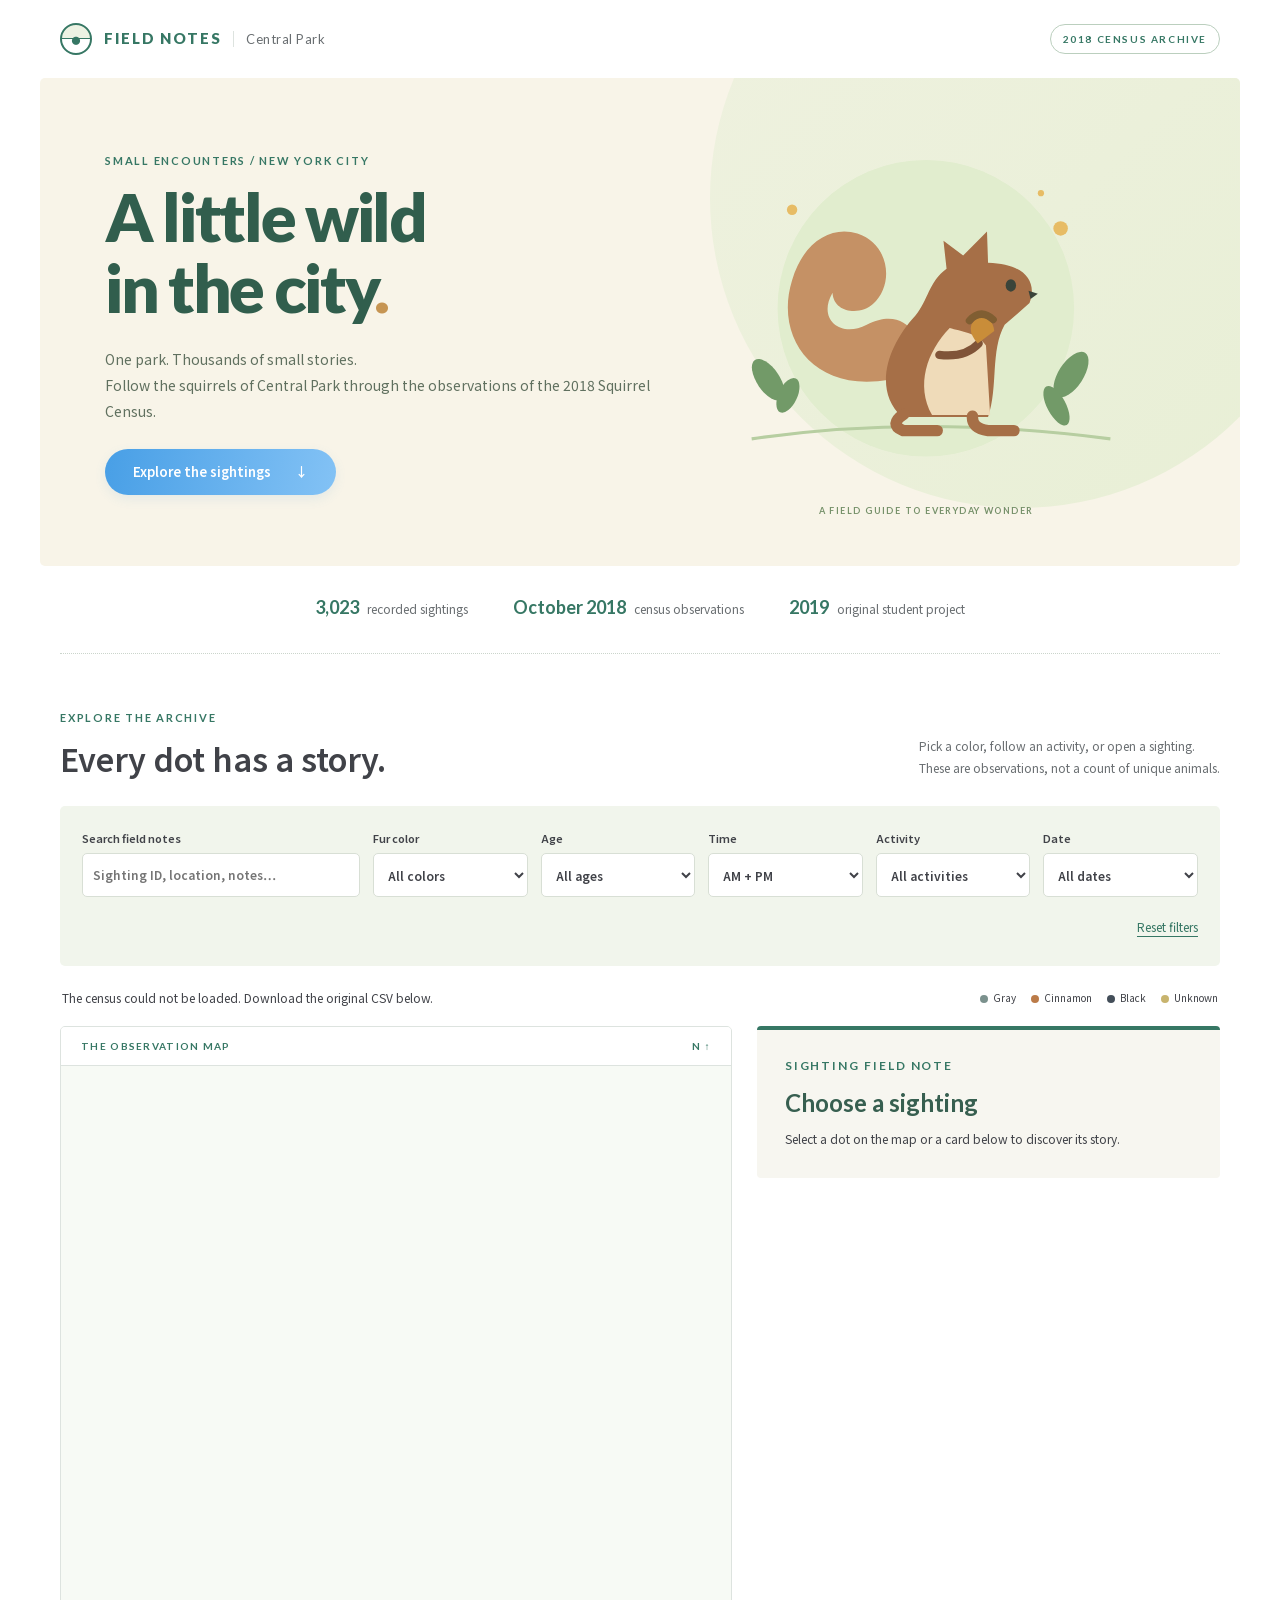
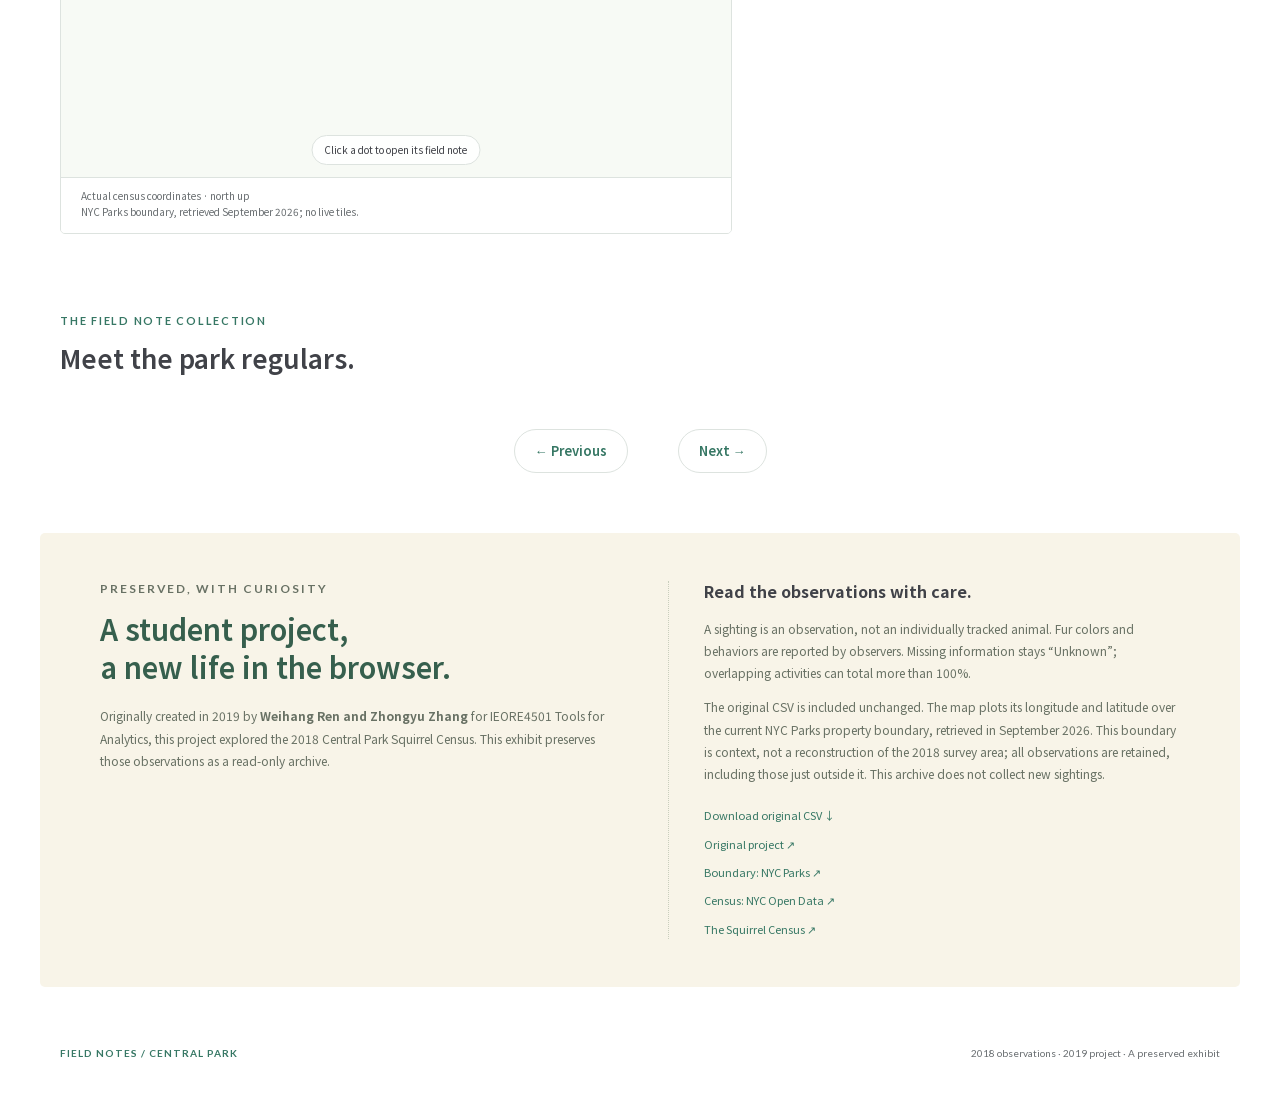
==== exhibit/index.html @ 7e77ba9d "Publish standalone interactive website with automatic Pages builds" ====
<!doctype html>
<html lang="en">
<head>
  <meta charset="utf-8">
  <meta name="viewport" content="width=device-width, initial-scale=1">
  <meta name="description" content="Explore 3,023 observations from the 2018 Central Park Squirrel Census. An interactive, offline archive of a 2019 student project.">
  <meta name="theme-color" content="#367764">
  <title>Central Park Squirrel Field Notes · 2018 archive</title>
  <link rel="stylesheet" href="assets/exhibit.css">
  <script defer src="census-data.js"></script>
  <script defer src="assets/park-boundary.js"></script>
  <script defer src="assets/exhibit.js"></script>
</head>
<body>
<a class="skip-link" href="#explore">Skip to sightings</a>
<header class="masthead"><a class="brand" href="index.html"><span class="brand-mark" aria-hidden="true">●</span> FIELD NOTES <span>Central Park</span></a><span class="archive-label">2018 CENSUS ARCHIVE</span></header>
<main>
  <section class="hero" aria-labelledby="hero-title">
    <div class="hero-copy"><p class="eyebrow">SMALL ENCOUNTERS / NEW YORK CITY</p><h1 id="hero-title">A little wild<br>in the city<span>.</span></h1><p>One park. Thousands of small stories.<br>Follow the squirrels of Central Park through the observations of the 2018 Squirrel Census.</p><a class="button" href="#explore">Explore the sightings <span aria-hidden="true">↓</span></a></div>
    <div class="hero-art" aria-hidden="true"><svg viewBox="0 0 480 360"><circle cx="240" cy="170" r="143" fill="#e1edce"/><path d="M72 296 Q233 272 418 296" fill="none" stroke="#b7cea1" stroke-width="3"/><path d="M230 232 C140 264 92 204 111 143 C122 105 150 90 174 98 C205 108 210 147 189 166 C177 177 151 175 150 155 C135 181 158 199 183 186 C234 160 244 230 230 232Z" fill="#c59165"/><path d="M217 275 C188 248 204 205 230 177 C242 163 243 144 260 132 L257 105 L276 119 L299 96 L300 126 C335 127 348 144 340 165 L316 186 C302 211 310 246 300 275Z" fill="#a66f47"/><path d="M263 189 C273 192 291 194 298 206 L302 273 L246 273 C230 244 241 212 263 189Z" fill="#efdbb9"/><ellipse cx="322" cy="148" rx="5" ry="6" fill="#3a443a"/><path d="M339 153 L348 156 L341 161Z" fill="#3a443a"/><path d="M253 215 Q278 218 291 204" fill="none" stroke="#805438" stroke-width="8" stroke-linecap="round"/><path d="M219 272 Q204 282 218 288 L251 288 M285 274 Q284 286 300 288 L325 288" fill="none" stroke="#a66f47" stroke-width="11" stroke-linecap="round"/><path d="M290 204 Q277 189 289 180 Q304 176 306 192Z" fill="#c98d39"/><path d="M282 182 Q293 170 305 181" fill="none" stroke="#805e32" stroke-width="7" stroke-linecap="round"/><g fill="#729a68"><ellipse cx="88" cy="239" rx="11" ry="23" transform="rotate(-34 88 239)"/><ellipse cx="107" cy="254" rx="9" ry="18" transform="rotate(25 107 254)"/><ellipse cx="380" cy="234" rx="12" ry="25" transform="rotate(33 380 234)"/><ellipse cx="366" cy="264" rx="9" ry="21" transform="rotate(-28 366 264)"/></g><g fill="#e7bc65"><circle cx="370" cy="93" r="7"/><circle cx="111" cy="75" r="5"/><circle cx="351" cy="59" r="3"/></g></svg><span class="art-note">A FIELD GUIDE TO EVERYDAY WONDER</span></div>
  </section>
  <div class="archive-strip"><span><strong>3,023</strong> recorded sightings</span><span><strong>October 2018</strong> census observations</span><span><strong>2019</strong> original student project</span></div>
  <section id="explore" class="explore" aria-labelledby="explore-title">
    <div class="section-heading"><div><p class="eyebrow">EXPLORE THE ARCHIVE</p><h2 id="explore-title">Every dot has a story.</h2></div><p>Pick a color, follow an activity, or open a sighting.<br>These are observations, not a count of unique animals.</p></div>
    <noscript><div class="notice">The interactive map needs JavaScript. You can still <a href="census-original.csv" download>download the complete original census CSV</a> and read about the project below.</div></noscript>
    <form id="filters" class="filters" role="search" aria-label="Filter census sightings">
      <label class="search-field">Search field notes<input id="search" type="search" placeholder="Sighting ID, location, notes…" autocomplete="off"></label>
      <label>Fur color<select id="fur"><option value="">All colors</option><option>Gray</option><option>Cinnamon</option><option>Black</option><option>Unknown</option></select></label>
      <label>Age<select id="age"><option value="">All ages</option><option>Adult</option><option>Juvenile</option><option>Unknown</option></select></label>
      <label>Time<select id="shift"><option value="">AM + PM</option><option>AM</option><option>PM</option></select></label>
      <label>Activity<select id="activity"><option value="">All activities</option><option>Running</option><option>Chasing</option><option>Climbing</option><option>Eating</option><option>Foraging</option><option>Approaches</option><option>Indifferent</option><option>Runs from</option><option>Kuks</option><option>Quaas</option><option>Moans</option><option>Tail flags</option><option>Tail twitches</option></select></label>
      <label>Date<select id="date"><option value="">All dates</option></select></label>
      <button class="reset" type="reset">Reset filters</button>
    </form>
    <div class="result-bar"><p id="result-count" role="status" aria-live="polite">Loading the census…</p><div class="legend" aria-label="Map colors"><span><i class="gray"></i>Gray</span><span><i class="cinnamon"></i>Cinnamon</span><span><i class="black"></i>Black</span><span><i class="unknown"></i>Unknown</span></div></div>
    <div class="explorer-grid">
      <div class="map-panel"><div class="map-heading"><span>THE OBSERVATION MAP</span><span aria-hidden="true">N ↑</span></div><div class="canvas-wrap"><canvas id="map" width="640" height="680" role="img" aria-label="Geographic plot of matching squirrel sightings; the same sightings can be selected with the list below."></canvas><div class="map-hint">Click a dot to open its field note</div></div><p class="map-caption">Actual census coordinates · north up<br>NYC Parks boundary, retrieved September 2026; no live tiles.</p></div>
      <aside id="detail" class="detail-panel" aria-labelledby="detail-heading" tabindex="-1"><p class="eyebrow">SIGHTING FIELD NOTE</p><h3 id="detail-heading">Choose a sighting</h3><p>Select a dot on the map or a card below to discover its story.</p></aside>
    </div>
    <div id="summary" class="summary" aria-label="Statistics for matching sightings"></div>
    <div class="list-heading"><div><p class="eyebrow">THE FIELD NOTE COLLECTION</p><h2>Meet the park regulars.</h2></div><p id="list-range"></p></div>
    <div id="sighting-list" class="sighting-list"></div>
    <p id="empty" class="empty" hidden>No sightings match these filters. Try a broader search or reset the filters.</p>
    <div class="pagination"><button id="previous" class="button secondary" type="button">← Previous</button><span id="page-label"></span><button id="next" class="button secondary" type="button">Next →</button></div>
  </section>
  <section class="about" aria-labelledby="about-heading"><div><p class="eyebrow">PRESERVED, WITH CURIOSITY</p><h2 id="about-heading">A student project,<br>a new life in the browser.</h2><p>Originally created in 2019 by <strong>Weihang Ren and Zhongyu Zhang</strong> for IEORE4501 Tools for Analytics, this project explored the 2018 Central Park Squirrel Census. This exhibit preserves those observations as a read-only archive.</p></div><div class="about-note"><h3>Read the observations with care.</h3><p>A sighting is an observation, not an individually tracked animal. Fur colors and behaviors are reported by observers. Missing information stays “Unknown”; overlapping activities can total more than 100%.</p><p>The original CSV is included unchanged. The map plots its longitude and latitude over the current NYC Parks property boundary, retrieved in September 2026. This boundary is context, not a reconstruction of the 2018 survey area; all observations are retained, including those just outside it. This archive does not collect new sightings.</p><div class="about-links"><a href="census-original.csv" download>Download original CSV ↓</a><a href="https://github.com/type-null/Website-central-park-squirrel-tracker" target="_blank" rel="noopener noreferrer">Original project ↗</a><a href="https://data.cityofnewyork.us/Recreation/Parks-Properties/enfh-gkve" target="_blank" rel="noopener noreferrer">Boundary: NYC Parks ↗</a><a href="https://data.cityofnewyork.us/Environment/2018-Central-Park-Squirrel-Census-Squirrel-Data/vfnx-vebw" target="_blank" rel="noopener noreferrer">Census: NYC Open Data ↗</a><a href="https://www.thesquirrelcensus.com/" target="_blank" rel="noopener noreferrer">The Squirrel Census ↗</a></div></div></section>
</main>
<footer><span>FIELD NOTES / CENTRAL PARK</span><span>2018 observations · 2019 project · A preserved exhibit</span></footer>
</body>
</html>
---- exhibit/assets/exhibit.css ----
@font-face{font-family:Lato;src:url(lato-400-latin.woff2) format('woff2');font-weight:400;font-display:swap}@font-face{font-family:Lato;src:url(lato-700-latin.woff2) format('woff2');font-weight:700;font-display:swap}@font-face{font-family:Lato;src:url(lato-900-latin.woff2) format('woff2');font-weight:900;font-display:swap}@font-face{font-family:'Noto Sans JP';src:url(noto-sans-jp-123.woff2) format('woff2');font-weight:100 900;font-display:swap}
:root{--ink:#404248;--muted:#696e71;--green:#367764;--light:#f1f5ec;--line:#dde3df;--blue:#489fe6;--warm:#f8f4e8;--gray:#7b918d;--cinnamon:#bb7b48;--black:#434e59;--unknown:#c8b46e;font-family:'Noto Sans JP',Arial,sans-serif;color:var(--ink);background:#fff;font-size:15px;line-height:1.85;scroll-behavior:smooth}*{box-sizing:border-box}body{margin:0}a{color:var(--green)}button,input,select{font:inherit}button,a,input,select{-webkit-tap-highlight-color:transparent}button{cursor:pointer}button:disabled{cursor:default;opacity:.4}a,button,input,select{touch-action:manipulation}a:focus-visible,button:focus-visible,input:focus-visible,select:focus-visible,[tabindex]:focus-visible{outline:3px solid #246ba6;outline-offset:4px}h1,h2,h3,p{margin:0}h1,h2,h3{line-height:1.3}h2{font-size:32px;font-weight:600}h3{font-size:22px}.skip-link{position:absolute;left:16px;top:-80px;padding:12px;background:white;z-index:5}.skip-link:focus{top:12px}.masthead,main,footer{max-width:1240px;margin:auto}.masthead{display:flex;align-items:center;justify-content:space-between;gap:16px;padding:23px 40px}.brand{font-family:Lato,sans-serif;font-weight:900;letter-spacing:.11em;display:flex;align-items:center;gap:12px;text-decoration:none;color:var(--green);line-height:1.3}.brand span:last-child{font-weight:400;font-size:13px;letter-spacing:.04em;color:var(--muted);border-left:1px solid var(--line);padding-left:12px}.brand-mark{width:32px;height:32px;border:2px solid var(--green);border-radius:50%;display:grid;place-items:center;font-size:19px;letter-spacing:0;background:linear-gradient(#edf2e3 45%,#367764 45%,#367764 51%,#fff 51%)}.archive-label{font:700 10px Lato,sans-serif;letter-spacing:.16em;color:var(--green);border:1px solid #bbcfbe;border-radius:30px;padding:8px 12px}.hero{margin:0 20px;background:var(--warm);position:relative;display:grid;grid-template-columns:1.15fr 1fr;align-items:center;overflow:hidden;border-radius:5px;padding:54px 65px 50px;min-height:430px}.hero:before{content:"";position:absolute;right:-90px;top:-190px;width:620px;height:620px;border-radius:50%;background:linear-gradient(135deg,#eaf0db,#dfeccb,#e6f0df);background-size:200% 200%;animation:park-light 12s ease-in-out infinite;opacity:.65}.hero-copy,.hero-art{position:relative}.eyebrow{font:700 11px Lato,sans-serif;letter-spacing:.16em;color:var(--green);margin-bottom:14px}.hero h1{font-family:Lato,sans-serif;font-size:clamp(45px,5.2vw,70px);letter-spacing:-.035em;font-weight:900;color:#315e4d;line-height:1.07;margin-bottom:24px}.hero h1 span{color:#c69553}.hero-copy>p:not(.eyebrow){font-size:14px;color:#60705f;margin-bottom:24px}.button{display:inline-flex;align-items:center;justify-content:center;gap:24px;min-height:46px;padding:10px 28px;border:0;border-radius:30px;background:linear-gradient(100deg,#489fe6,#83c2f5);color:white;text-decoration:none;font-size:13px;font-weight:600;box-shadow:0 4px 12px #459ddd1c;transition:transform .2s,box-shadow .2s}.button:hover{transform:translateY(-2px);box-shadow:0 6px 15px #459ddd2e}.hero-art svg{display:block;width:100%;overflow:visible}.art-note{display:block;text-align:center;font:700 9px Lato,sans-serif;letter-spacing:.16em;color:#76916a}.archive-strip{display:flex;justify-content:center;gap:45px;padding:25px 20px 28px;color:var(--muted);font-size:12px;border-bottom:1px dotted #cbd5cc;margin:0 40px}.archive-strip strong{font-family:Lato,sans-serif;font-size:18px;font-weight:700;color:var(--green);padding-right:5px}.explore{padding:57px 40px 60px;scroll-margin-top:15px}.section-heading,.list-heading{display:flex;justify-content:space-between;align-items:flex-end;gap:24px;margin-bottom:27px}.section-heading>p,.list-heading>p{font-size:12px;color:var(--muted);max-width:360px}.filters{display:grid;grid-template-columns:1.8fr repeat(5,1fr);align-items:end;gap:13px;padding:22px;background:var(--light);border-radius:5px}.filters label{display:flex;flex-direction:column;gap:5px;font-size:11px;font-weight:600;min-width:0}.filters input,.filters select{width:100%;min-width:0;min-height:44px;background:white;border:1px solid #d8dfd5;border-radius:5px;padding:9px 10px;color:var(--ink);font-size:12px}.reset{grid-column:1/-1;justify-self:end;border:0;background:transparent;color:var(--green);text-decoration:underline;text-underline-offset:4px;font-size:12px;min-height:34px;padding:3px 0}.result-bar{display:flex;align-items:center;justify-content:space-between;gap:15px;padding:21px 2px 16px;font-size:12px}.result-bar strong{font-family:Lato,sans-serif;font-size:22px;color:var(--green)}.legend{display:flex;flex-wrap:wrap;gap:15px;font-size:10px}.legend span{display:inline-flex;align-items:center;gap:5px}.legend i{width:8px;height:8px;display:inline-block;border-radius:50%}.gray{background:var(--gray)}.cinnamon{background:var(--cinnamon)}.black{background:var(--black)}.unknown{background:var(--unknown)}.explorer-grid{display:grid;grid-template-columns:1.45fr 1fr;gap:25px;align-items:start}.map-panel{border:1px solid var(--line);border-radius:5px;overflow:hidden;background:#f7faf5}.map-heading{display:flex;align-items:center;justify-content:space-between;padding:13px 20px;background:white;border-bottom:1px solid var(--line);font:700 10px Lato,sans-serif;letter-spacing:.13em;color:var(--green)}.canvas-wrap{position:relative}canvas{display:block;width:100%;height:auto;aspect-ratio:640/680;cursor:crosshair}.map-hint{position:absolute;bottom:12px;left:50%;transform:translateX(-50%);text-align:center;font-size:10px;background:#fffE;border:1px solid var(--line);border-radius:25px;padding:5px 12px;pointer-events:none;white-space:nowrap}.map-caption{font-size:10px;padding:10px 20px 13px;line-height:1.6;color:var(--muted);border-top:1px solid var(--line);background:white}.detail-panel{border-top:4px solid var(--green);border-radius:4px;background:#f7f6f0;padding:28px;min-width:0;overflow-wrap:anywhere}.detail-panel h3{font-family:Lato,sans-serif;font-size:24px;color:#375f50;margin-bottom:10px}.detail-panel>.detail-date{font-size:12px;color:var(--muted);margin-bottom:20px}.tags{display:flex;flex-wrap:wrap;gap:7px;margin:16px 0}.tag{font-size:10px;border:1px solid #d6ddcf;background:white;border-radius:30px;padding:3px 10px;display:inline-flex;gap:6px;align-items:center}.tag:before{content:"";height:6px;width:6px;background:var(--green);border-radius:50%}.detail-panel dl{display:grid;grid-template-columns:90px 1fr;gap:9px;font-size:12px;margin:20px 0;padding:19px 0;border-top:1px dotted #cad2c6;border-bottom:1px dotted #cad2c6}.detail-panel dt{color:var(--muted)}.detail-panel dd{margin:0}.detail-panel h4{font-size:11px;letter-spacing:.07em;margin:19px 0 7px;color:var(--green)}.detail-panel p,.detail-panel blockquote{font-size:12px}.detail-panel blockquote{margin:8px 0 0;padding:10px 13px;border-left:3px solid #c9d7ba;background:#fffA;white-space:pre-wrap}.detail-panel .note-label{color:var(--muted);font-size:10px;margin-top:13px}.detail-footer{border-top:1px dotted #cad2c6;margin-top:22px;padding-top:15px;color:var(--muted);font-size:10px!important}.summary{display:grid;grid-template-columns:repeat(4,1fr);gap:15px;margin:25px 0 55px}.stat{padding:17px 20px;background:var(--light);border-radius:4px}.stat:nth-child(2){background:#f7f1e8}.stat:nth-child(3){background:#edf4f7}.stat:nth-child(4){background:#f4f2f7}.stat strong{font:700 26px Lato,sans-serif;color:var(--green);display:block}.stat span{font-size:11px;color:var(--muted)}.list-heading h2{font-size:26px}.sighting-list{display:grid;grid-template-columns:repeat(3,minmax(0,1fr));gap:13px}.sighting-card{display:block;width:100%;min-width:0;text-align:left;border:1px solid var(--line);background:white;border-radius:4px;padding:17px 18px;position:relative;color:var(--ink);transition:background .2s,border-color .2s}.sighting-card:hover,.sighting-card[aria-pressed=true]{background:#f2f6ec;border-color:#7da68b}.card-top{display:flex;align-items:center;gap:8px;font-size:10px;color:var(--muted);margin-bottom:10px}.fur-dot{width:10px;height:10px;border-radius:50%;flex-shrink:0}.sighting-card strong{display:block;font:700 15px Lato,sans-serif;margin-bottom:6px;overflow-wrap:anywhere}.sighting-card small{display:block;font-size:11px;color:var(--muted)}.card-arrow{position:absolute;right:16px;bottom:15px;color:var(--green)}.pagination{display:flex;align-items:center;justify-content:center;gap:25px;margin-top:27px}.pagination span{font-size:11px;color:var(--muted)}.button.secondary{background:white;color:var(--green);border:1px solid var(--line);box-shadow:none;min-height:44px;padding:8px 20px}.empty,.notice{padding:30px;background:var(--warm);text-align:center;border-radius:5px;font-size:13px}.about{margin:0 20px 40px;padding:48px 60px;background:var(--warm);display:grid;grid-template-columns:1fr 1fr;gap:55px;border-radius:5px}.about h2{font-size:29px;color:#365f4d;margin-bottom:20px}.about p{font-size:12px;color:#687164}.about-note{border-left:1px dotted #c9cebd;padding-left:35px}.about-note h3{font-size:16px;margin-bottom:16px}.about-note p+p{margin-top:12px}.about-links{display:flex;flex-direction:column;gap:8px;margin-top:20px}.about-links a{font-size:11px;text-decoration:none}.about-links a:hover{text-decoration:underline}footer{padding:20px 40px 40px;display:flex;justify-content:space-between;gap:16px;font:400 10px Lato,sans-serif;color:var(--muted)}footer span:first-child{color:var(--green);font-weight:700;letter-spacing:.1em}[hidden]{display:none!important}@keyframes park-light{0%,100%{background-position:0 50%}50%{background-position:100% 50%}}
@media(max-width:1000px){.filters{grid-template-columns:repeat(3,minmax(0,1fr))}.hero{padding:40px}.explorer-grid{grid-template-columns:1.15fr 1fr}.detail-panel{padding:22px}.archive-strip{gap:25px}.archive-strip span{display:flex;flex-direction:column;text-align:center}.archive-strip strong{padding:0}.about{padding:40px;gap:30px}.section-heading>p{max-width:270px}}
@media(max-width:660px){:root{font-size:14px}.masthead{padding:17px 20px}.brand{font-size:12px;gap:9px}.brand span:last-child{display:none}.brand-mark{width:27px;height:27px;font-size:16px}.archive-label{font-size:8px;letter-spacing:.08em;padding:7px 9px}.hero{margin:0 12px;padding:30px 25px 22px;grid-template-columns:1fr;min-height:0}.hero h1{font-size:48px;margin-bottom:18px}.hero-copy>p:not(.eyebrow){font-size:12px;margin-bottom:20px}.hero .eyebrow{font-size:9px}.hero-art{width:75%;max-width:290px;margin:10px auto 0}.hero:before{top:240px;right:-120px;width:530px;height:530px}.art-note{font-size:7px}.button{min-height:44px;font-size:12px;padding:10px 23px}.archive-strip{margin:0 20px;padding:20px 0;gap:17px;justify-content:space-between}.archive-strip strong{font-size:15px}.archive-strip span{font-size:9px}.explore{padding:37px 20px 42px}.eyebrow{font-size:9px;margin-bottom:10px}h2{font-size:25px}.section-heading,.list-heading{display:block;margin-bottom:21px}.section-heading>p,.list-heading>p{font-size:11px;margin-top:13px;max-width:none}.filters{padding:15px;grid-template-columns:repeat(2,minmax(0,1fr));gap:13px 10px}.search-field{grid-column:1/-1}.filters input,.filters select{font-size:12px}.reset{grid-column:auto;justify-self:stretch;align-self:end;min-height:44px}.result-bar{display:block;padding:18px 0 14px}.legend{margin-top:8px;gap:13px}.explorer-grid{grid-template-columns:1fr;gap:20px}.map-heading{padding:13px 15px}.detail-panel{padding:22px}.detail-panel h3{font-size:24px}.detail-panel dl{grid-template-columns:85px 1fr}.summary{grid-template-columns:1fr 1fr;gap:10px;margin:20px 0 37px}.stat{padding:15px}.stat strong{font-size:24px}.stat span{font-size:10px}.list-heading h2{font-size:24px}.sighting-list{grid-template-columns:1fr 1fr;gap:10px}.sighting-card{padding:14px 12px}.sighting-card strong{font-size:12px}.sighting-card small{font-size:10px}.card-top{font-size:9px;gap:5px;flex-wrap:wrap}.card-arrow{display:none}.pagination{gap:10px;justify-content:space-between}.pagination .button{padding:8px 15px;font-size:11px}.pagination span{font-size:10px}.about{grid-template-columns:1fr;margin:0 12px 25px;padding:30px 25px;gap:25px}.about h2{font-size:25px}.about-note{border-left:0;border-top:1px dotted #c9cebd;padding:25px 0 0}footer{padding:15px 20px 25px;display:block;font-size:9px}footer span{display:block;margin-bottom:7px}}
@media(max-width:340px){.masthead{padding:14px}.archive-label{font-size:7px}.hero{padding:27px 20px 20px}.hero h1{font-size:41px}.hero-art{width:95%}.explore{padding-left:14px;padding-right:14px}.archive-strip{margin:0 14px;gap:9px}.archive-strip strong{font-size:13px}.archive-strip span{font-size:8px}.filters{padding:12px}.sighting-list{grid-template-columns:1fr}.sighting-card strong{font-size:15px}.map-hint{font-size:8px}.pagination .button{padding:8px 11px}.about{padding:27px 20px}.detail-panel{padding:20px}.brand{font-size:11px}}
@media(prefers-reduced-motion:reduce){:root{scroll-behavior:auto}*,*:before{animation:none!important;transition:none!important}}
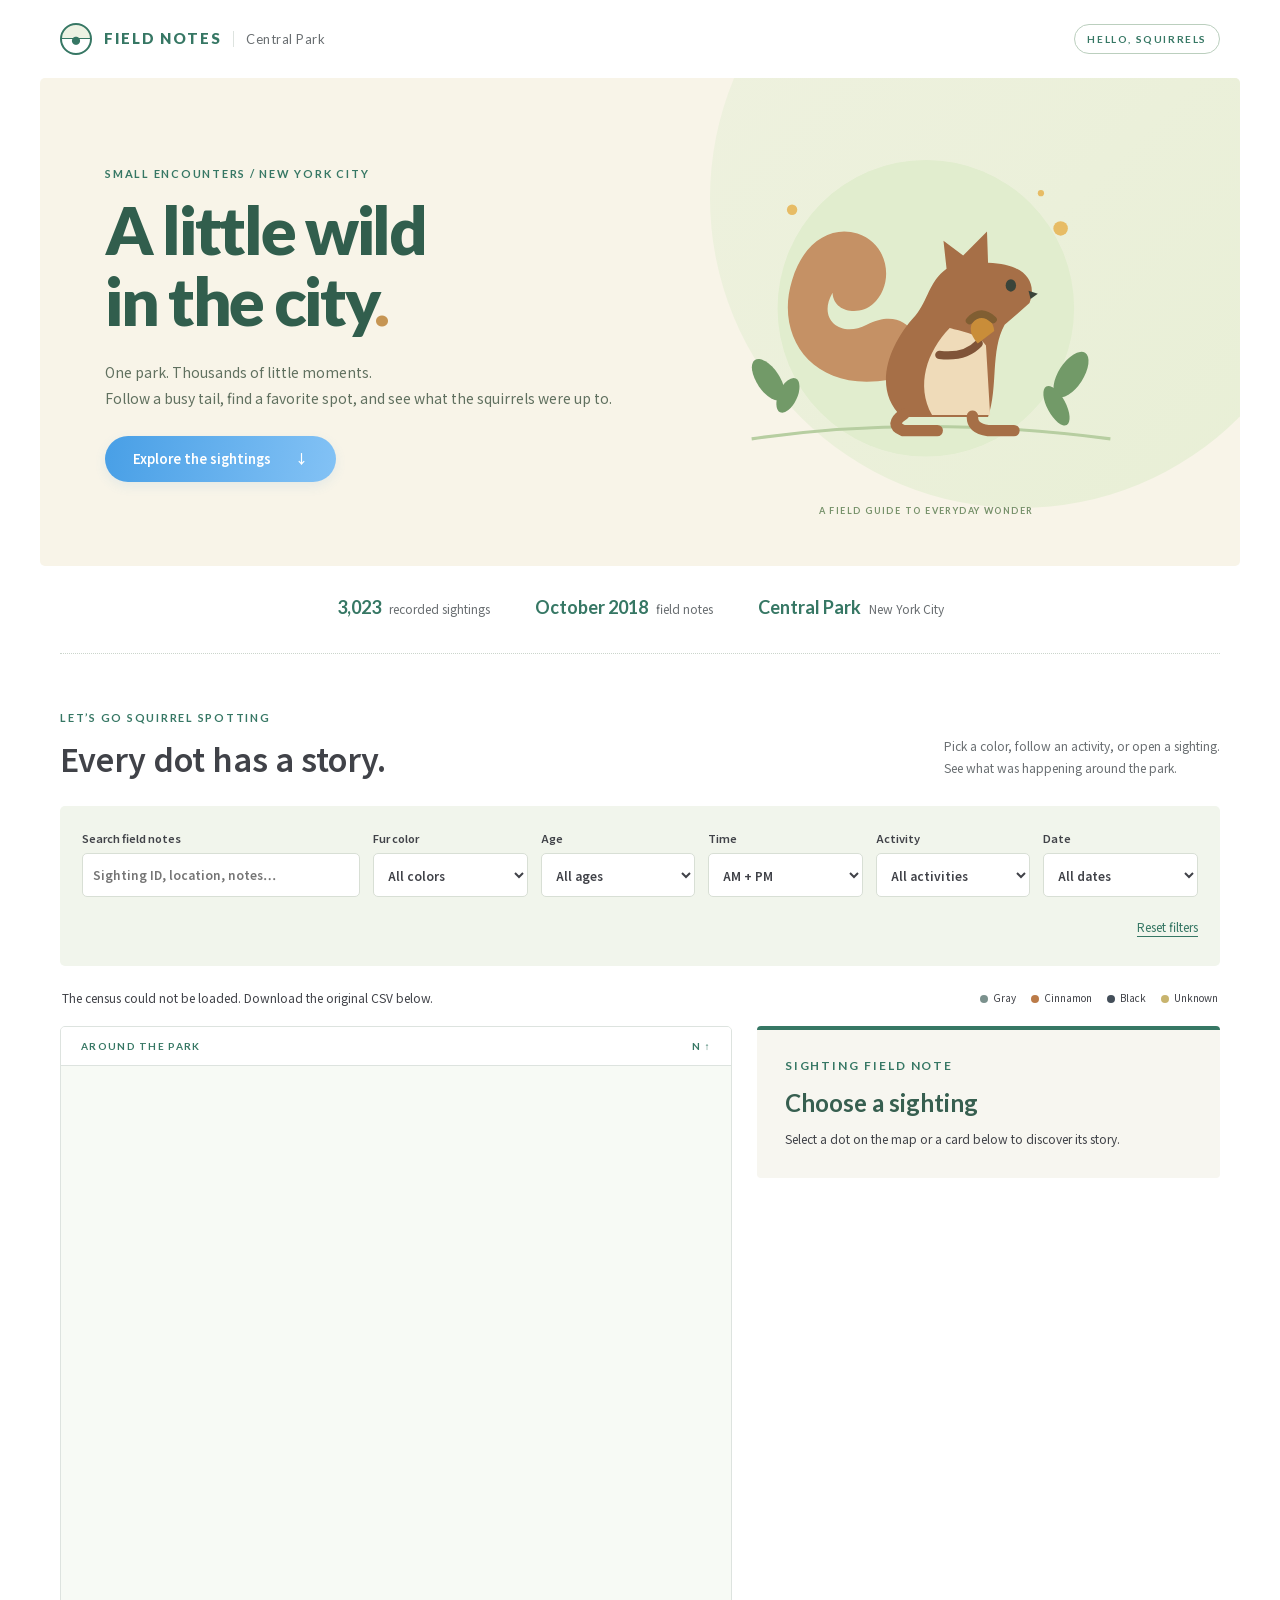
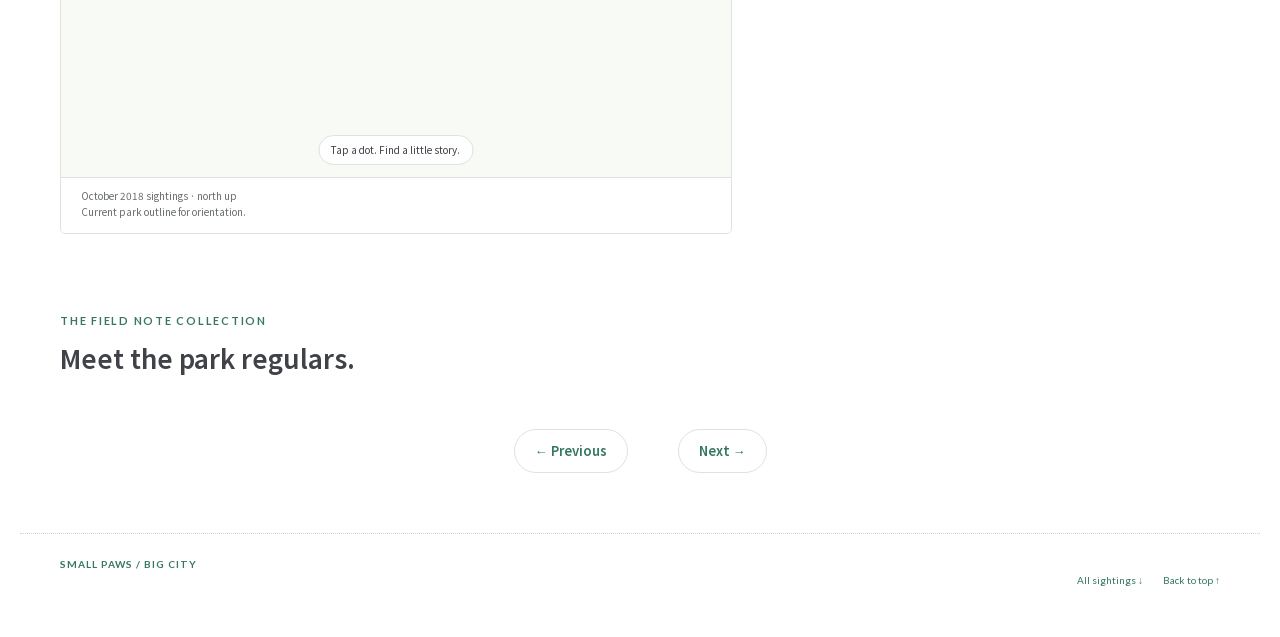
==== commit ffd35e45: "Make the squirrel explorer a playful standalone website" ====
--- a/exhibit/index.html
+++ b/exhibit/index.html
@@ -3,9 +3,9 @@
 <head>
   <meta charset="utf-8">
   <meta name="viewport" content="width=device-width, initial-scale=1">
-  <meta name="description" content="Explore 3,023 observations from the 2018 Central Park Squirrel Census. An interactive, offline archive of a 2019 student project.">
+  <meta name="description" content="A little squirrel spotting in Central Park. Explore 3,023 sightings, follow curious field notes, and find a tiny story on the map.">
   <meta name="theme-color" content="#367764">
-  <title>Central Park Squirrel Field Notes · 2018 archive</title>
+  <title>Central Park Squirrels · Field Notes</title>
   <link rel="stylesheet" href="assets/exhibit.css">
   <script defer src="census-data.js"></script>
   <script defer src="assets/park-boundary.js"></script>
@@ -13,17 +13,17 @@
 </head>
 <body>
 <a class="skip-link" href="#explore">Skip to sightings</a>
-<header class="masthead"><a class="brand" href="index.html"><span class="brand-mark" aria-hidden="true">●</span> FIELD NOTES <span>Central Park</span></a><span class="archive-label">2018 CENSUS ARCHIVE</span></header>
+<header id="top" class="masthead"><a class="brand" href="index.html"><span class="brand-mark" aria-hidden="true">●</span> FIELD NOTES <span>Central Park</span></a><span class="spotting-label">HELLO, SQUIRRELS</span></header>
 <main>
   <section class="hero" aria-labelledby="hero-title">
-    <div class="hero-copy"><p class="eyebrow">SMALL ENCOUNTERS / NEW YORK CITY</p><h1 id="hero-title">A little wild<br>in the city<span>.</span></h1><p>One park. Thousands of small stories.<br>Follow the squirrels of Central Park through the observations of the 2018 Squirrel Census.</p><a class="button" href="#explore">Explore the sightings <span aria-hidden="true">↓</span></a></div>
+    <div class="hero-copy"><p class="eyebrow">SMALL ENCOUNTERS / NEW YORK CITY</p><h1 id="hero-title">A little wild<br>in the city<span>.</span></h1><p>One park. Thousands of little moments.<br>Follow a busy tail, find a favorite spot, and see what the squirrels were up to.</p><a class="button" href="#explore">Explore the sightings <span aria-hidden="true">↓</span></a></div>
     <div class="hero-art" aria-hidden="true"><svg viewBox="0 0 480 360"><circle cx="240" cy="170" r="143" fill="#e1edce"/><path d="M72 296 Q233 272 418 296" fill="none" stroke="#b7cea1" stroke-width="3"/><path d="M230 232 C140 264 92 204 111 143 C122 105 150 90 174 98 C205 108 210 147 189 166 C177 177 151 175 150 155 C135 181 158 199 183 186 C234 160 244 230 230 232Z" fill="#c59165"/><path d="M217 275 C188 248 204 205 230 177 C242 163 243 144 260 132 L257 105 L276 119 L299 96 L300 126 C335 127 348 144 340 165 L316 186 C302 211 310 246 300 275Z" fill="#a66f47"/><path d="M263 189 C273 192 291 194 298 206 L302 273 L246 273 C230 244 241 212 263 189Z" fill="#efdbb9"/><ellipse cx="322" cy="148" rx="5" ry="6" fill="#3a443a"/><path d="M339 153 L348 156 L341 161Z" fill="#3a443a"/><path d="M253 215 Q278 218 291 204" fill="none" stroke="#805438" stroke-width="8" stroke-linecap="round"/><path d="M219 272 Q204 282 218 288 L251 288 M285 274 Q284 286 300 288 L325 288" fill="none" stroke="#a66f47" stroke-width="11" stroke-linecap="round"/><path d="M290 204 Q277 189 289 180 Q304 176 306 192Z" fill="#c98d39"/><path d="M282 182 Q293 170 305 181" fill="none" stroke="#805e32" stroke-width="7" stroke-linecap="round"/><g fill="#729a68"><ellipse cx="88" cy="239" rx="11" ry="23" transform="rotate(-34 88 239)"/><ellipse cx="107" cy="254" rx="9" ry="18" transform="rotate(25 107 254)"/><ellipse cx="380" cy="234" rx="12" ry="25" transform="rotate(33 380 234)"/><ellipse cx="366" cy="264" rx="9" ry="21" transform="rotate(-28 366 264)"/></g><g fill="#e7bc65"><circle cx="370" cy="93" r="7"/><circle cx="111" cy="75" r="5"/><circle cx="351" cy="59" r="3"/></g></svg><span class="art-note">A FIELD GUIDE TO EVERYDAY WONDER</span></div>
   </section>
-  <div class="archive-strip"><span><strong>3,023</strong> recorded sightings</span><span><strong>October 2018</strong> census observations</span><span><strong>2019</strong> original student project</span></div>
+  <div class="sighting-strip"><span><strong>3,023</strong> recorded sightings</span><span><strong>October 2018</strong> field notes</span><span><strong>Central Park</strong> New York City</span></div>
   <section id="explore" class="explore" aria-labelledby="explore-title">
-    <div class="section-heading"><div><p class="eyebrow">EXPLORE THE ARCHIVE</p><h2 id="explore-title">Every dot has a story.</h2></div><p>Pick a color, follow an activity, or open a sighting.<br>These are observations, not a count of unique animals.</p></div>
-    <noscript><div class="notice">The interactive map needs JavaScript. You can still <a href="census-original.csv" download>download the complete original census CSV</a> and read about the project below.</div></noscript>
-    <form id="filters" class="filters" role="search" aria-label="Filter census sightings">
+    <div class="section-heading"><div><p class="eyebrow">LET’S GO SQUIRREL SPOTTING</p><h2 id="explore-title">Every dot has a story.</h2></div><p>Pick a color, follow an activity, or open a sighting.<br>See what was happening around the park.</p></div>
+    <noscript><div class="notice">Turn on JavaScript to explore the map, or <a href="census-original.csv" download>download the sightings</a>.</div></noscript>
+    <form id="filters" class="filters" role="search" aria-label="Filter squirrel sightings">
       <label class="search-field">Search field notes<input id="search" type="search" placeholder="Sighting ID, location, notes…" autocomplete="off"></label>
       <label>Fur color<select id="fur"><option value="">All colors</option><option>Gray</option><option>Cinnamon</option><option>Black</option><option>Unknown</option></select></label>
       <label>Age<select id="age"><option value="">All ages</option><option>Adult</option><option>Juvenile</option><option>Unknown</option></select></label>
@@ -32,9 +32,9 @@
       <label>Date<select id="date"><option value="">All dates</option></select></label>
       <button class="reset" type="reset">Reset filters</button>
     </form>
-    <div class="result-bar"><p id="result-count" role="status" aria-live="polite">Loading the census…</p><div class="legend" aria-label="Map colors"><span><i class="gray"></i>Gray</span><span><i class="cinnamon"></i>Cinnamon</span><span><i class="black"></i>Black</span><span><i class="unknown"></i>Unknown</span></div></div>
+    <div class="result-bar"><p id="result-count" role="status" aria-live="polite">Looking for squirrels…</p><div class="legend" aria-label="Map colors"><span><i class="gray"></i>Gray</span><span><i class="cinnamon"></i>Cinnamon</span><span><i class="black"></i>Black</span><span><i class="unknown"></i>Unknown</span></div></div>
     <div class="explorer-grid">
-      <div class="map-panel"><div class="map-heading"><span>THE OBSERVATION MAP</span><span aria-hidden="true">N ↑</span></div><div class="canvas-wrap"><canvas id="map" width="640" height="680" role="img" aria-label="Geographic plot of matching squirrel sightings; the same sightings can be selected with the list below."></canvas><div class="map-hint">Click a dot to open its field note</div></div><p class="map-caption">Actual census coordinates · north up<br>NYC Parks boundary, retrieved September 2026; no live tiles.</p></div>
+      <div class="map-panel"><div class="map-heading"><span>AROUND THE PARK</span><span aria-hidden="true">N ↑</span></div><div class="canvas-wrap"><canvas id="map" width="640" height="680" role="img" aria-label="Geographic plot of matching squirrel sightings; the same sightings can be selected with the list below."></canvas><div class="map-hint">Tap a dot. Find a little story.</div></div><p class="map-caption">October 2018 sightings · north up<br>Current park outline for orientation.</p></div>
       <aside id="detail" class="detail-panel" aria-labelledby="detail-heading" tabindex="-1"><p class="eyebrow">SIGHTING FIELD NOTE</p><h3 id="detail-heading">Choose a sighting</h3><p>Select a dot on the map or a card below to discover its story.</p></aside>
     </div>
     <div id="summary" class="summary" aria-label="Statistics for matching sightings"></div>
@@ -43,8 +43,7 @@
     <p id="empty" class="empty" hidden>No sightings match these filters. Try a broader search or reset the filters.</p>
     <div class="pagination"><button id="previous" class="button secondary" type="button">← Previous</button><span id="page-label"></span><button id="next" class="button secondary" type="button">Next →</button></div>
   </section>
-  <section class="about" aria-labelledby="about-heading"><div><p class="eyebrow">PRESERVED, WITH CURIOSITY</p><h2 id="about-heading">A student project,<br>a new life in the browser.</h2><p>Originally created in 2019 by <strong>Weihang Ren and Zhongyu Zhang</strong> for IEORE4501 Tools for Analytics, this project explored the 2018 Central Park Squirrel Census. This exhibit preserves those observations as a read-only archive.</p></div><div class="about-note"><h3>Read the observations with care.</h3><p>A sighting is an observation, not an individually tracked animal. Fur colors and behaviors are reported by observers. Missing information stays “Unknown”; overlapping activities can total more than 100%.</p><p>The original CSV is included unchanged. The map plots its longitude and latitude over the current NYC Parks property boundary, retrieved in September 2026. This boundary is context, not a reconstruction of the 2018 survey area; all observations are retained, including those just outside it. This archive does not collect new sightings.</p><div class="about-links"><a href="census-original.csv" download>Download original CSV ↓</a><a href="https://github.com/type-null/Website-central-park-squirrel-tracker" target="_blank" rel="noopener noreferrer">Original project ↗</a><a href="https://data.cityofnewyork.us/Recreation/Parks-Properties/enfh-gkve" target="_blank" rel="noopener noreferrer">Boundary: NYC Parks ↗</a><a href="https://data.cityofnewyork.us/Environment/2018-Central-Park-Squirrel-Census-Squirrel-Data/vfnx-vebw" target="_blank" rel="noopener noreferrer">Census: NYC Open Data ↗</a><a href="https://www.thesquirrelcensus.com/" target="_blank" rel="noopener noreferrer">The Squirrel Census ↗</a></div></div></section>
 </main>
-<footer><span>FIELD NOTES / CENTRAL PARK</span><span>2018 observations · 2019 project · A preserved exhibit</span></footer>
+<footer><span>SMALL PAWS / BIG CITY</span><div class="footer-links"><a href="census-original.csv" download>All sightings ↓</a><a href="#top">Back to top ↑</a></div></footer>
 </body>
 </html>
--- a/exhibit/assets/exhibit.css
+++ b/exhibit/assets/exhibit.css
@@ -1,6 +1,6 @@
 @font-face{font-family:Lato;src:url(lato-400-latin.woff2) format('woff2');font-weight:400;font-display:swap}@font-face{font-family:Lato;src:url(lato-700-latin.woff2) format('woff2');font-weight:700;font-display:swap}@font-face{font-family:Lato;src:url(lato-900-latin.woff2) format('woff2');font-weight:900;font-display:swap}@font-face{font-family:'Noto Sans JP';src:url(noto-sans-jp-123.woff2) format('woff2');font-weight:100 900;font-display:swap}
-:root{--ink:#404248;--muted:#696e71;--green:#367764;--light:#f1f5ec;--line:#dde3df;--blue:#489fe6;--warm:#f8f4e8;--gray:#7b918d;--cinnamon:#bb7b48;--black:#434e59;--unknown:#c8b46e;font-family:'Noto Sans JP',Arial,sans-serif;color:var(--ink);background:#fff;font-size:15px;line-height:1.85;scroll-behavior:smooth}*{box-sizing:border-box}body{margin:0}a{color:var(--green)}button,input,select{font:inherit}button,a,input,select{-webkit-tap-highlight-color:transparent}button{cursor:pointer}button:disabled{cursor:default;opacity:.4}a,button,input,select{touch-action:manipulation}a:focus-visible,button:focus-visible,input:focus-visible,select:focus-visible,[tabindex]:focus-visible{outline:3px solid #246ba6;outline-offset:4px}h1,h2,h3,p{margin:0}h1,h2,h3{line-height:1.3}h2{font-size:32px;font-weight:600}h3{font-size:22px}.skip-link{position:absolute;left:16px;top:-80px;padding:12px;background:white;z-index:5}.skip-link:focus{top:12px}.masthead,main,footer{max-width:1240px;margin:auto}.masthead{display:flex;align-items:center;justify-content:space-between;gap:16px;padding:23px 40px}.brand{font-family:Lato,sans-serif;font-weight:900;letter-spacing:.11em;display:flex;align-items:center;gap:12px;text-decoration:none;color:var(--green);line-height:1.3}.brand span:last-child{font-weight:400;font-size:13px;letter-spacing:.04em;color:var(--muted);border-left:1px solid var(--line);padding-left:12px}.brand-mark{width:32px;height:32px;border:2px solid var(--green);border-radius:50%;display:grid;place-items:center;font-size:19px;letter-spacing:0;background:linear-gradient(#edf2e3 45%,#367764 45%,#367764 51%,#fff 51%)}.archive-label{font:700 10px Lato,sans-serif;letter-spacing:.16em;color:var(--green);border:1px solid #bbcfbe;border-radius:30px;padding:8px 12px}.hero{margin:0 20px;background:var(--warm);position:relative;display:grid;grid-template-columns:1.15fr 1fr;align-items:center;overflow:hidden;border-radius:5px;padding:54px 65px 50px;min-height:430px}.hero:before{content:"";position:absolute;right:-90px;top:-190px;width:620px;height:620px;border-radius:50%;background:linear-gradient(135deg,#eaf0db,#dfeccb,#e6f0df);background-size:200% 200%;animation:park-light 12s ease-in-out infinite;opacity:.65}.hero-copy,.hero-art{position:relative}.eyebrow{font:700 11px Lato,sans-serif;letter-spacing:.16em;color:var(--green);margin-bottom:14px}.hero h1{font-family:Lato,sans-serif;font-size:clamp(45px,5.2vw,70px);letter-spacing:-.035em;font-weight:900;color:#315e4d;line-height:1.07;margin-bottom:24px}.hero h1 span{color:#c69553}.hero-copy>p:not(.eyebrow){font-size:14px;color:#60705f;margin-bottom:24px}.button{display:inline-flex;align-items:center;justify-content:center;gap:24px;min-height:46px;padding:10px 28px;border:0;border-radius:30px;background:linear-gradient(100deg,#489fe6,#83c2f5);color:white;text-decoration:none;font-size:13px;font-weight:600;box-shadow:0 4px 12px #459ddd1c;transition:transform .2s,box-shadow .2s}.button:hover{transform:translateY(-2px);box-shadow:0 6px 15px #459ddd2e}.hero-art svg{display:block;width:100%;overflow:visible}.art-note{display:block;text-align:center;font:700 9px Lato,sans-serif;letter-spacing:.16em;color:#76916a}.archive-strip{display:flex;justify-content:center;gap:45px;padding:25px 20px 28px;color:var(--muted);font-size:12px;border-bottom:1px dotted #cbd5cc;margin:0 40px}.archive-strip strong{font-family:Lato,sans-serif;font-size:18px;font-weight:700;color:var(--green);padding-right:5px}.explore{padding:57px 40px 60px;scroll-margin-top:15px}.section-heading,.list-heading{display:flex;justify-content:space-between;align-items:flex-end;gap:24px;margin-bottom:27px}.section-heading>p,.list-heading>p{font-size:12px;color:var(--muted);max-width:360px}.filters{display:grid;grid-template-columns:1.8fr repeat(5,1fr);align-items:end;gap:13px;padding:22px;background:var(--light);border-radius:5px}.filters label{display:flex;flex-direction:column;gap:5px;font-size:11px;font-weight:600;min-width:0}.filters input,.filters select{width:100%;min-width:0;min-height:44px;background:white;border:1px solid #d8dfd5;border-radius:5px;padding:9px 10px;color:var(--ink);font-size:12px}.reset{grid-column:1/-1;justify-self:end;border:0;background:transparent;color:var(--green);text-decoration:underline;text-underline-offset:4px;font-size:12px;min-height:34px;padding:3px 0}.result-bar{display:flex;align-items:center;justify-content:space-between;gap:15px;padding:21px 2px 16px;font-size:12px}.result-bar strong{font-family:Lato,sans-serif;font-size:22px;color:var(--green)}.legend{display:flex;flex-wrap:wrap;gap:15px;font-size:10px}.legend span{display:inline-flex;align-items:center;gap:5px}.legend i{width:8px;height:8px;display:inline-block;border-radius:50%}.gray{background:var(--gray)}.cinnamon{background:var(--cinnamon)}.black{background:var(--black)}.unknown{background:var(--unknown)}.explorer-grid{display:grid;grid-template-columns:1.45fr 1fr;gap:25px;align-items:start}.map-panel{border:1px solid var(--line);border-radius:5px;overflow:hidden;background:#f7faf5}.map-heading{display:flex;align-items:center;justify-content:space-between;padding:13px 20px;background:white;border-bottom:1px solid var(--line);font:700 10px Lato,sans-serif;letter-spacing:.13em;color:var(--green)}.canvas-wrap{position:relative}canvas{display:block;width:100%;height:auto;aspect-ratio:640/680;cursor:crosshair}.map-hint{position:absolute;bottom:12px;left:50%;transform:translateX(-50%);text-align:center;font-size:10px;background:#fffE;border:1px solid var(--line);border-radius:25px;padding:5px 12px;pointer-events:none;white-space:nowrap}.map-caption{font-size:10px;padding:10px 20px 13px;line-height:1.6;color:var(--muted);border-top:1px solid var(--line);background:white}.detail-panel{border-top:4px solid var(--green);border-radius:4px;background:#f7f6f0;padding:28px;min-width:0;overflow-wrap:anywhere}.detail-panel h3{font-family:Lato,sans-serif;font-size:24px;color:#375f50;margin-bottom:10px}.detail-panel>.detail-date{font-size:12px;color:var(--muted);margin-bottom:20px}.tags{display:flex;flex-wrap:wrap;gap:7px;margin:16px 0}.tag{font-size:10px;border:1px solid #d6ddcf;background:white;border-radius:30px;padding:3px 10px;display:inline-flex;gap:6px;align-items:center}.tag:before{content:"";height:6px;width:6px;background:var(--green);border-radius:50%}.detail-panel dl{display:grid;grid-template-columns:90px 1fr;gap:9px;font-size:12px;margin:20px 0;padding:19px 0;border-top:1px dotted #cad2c6;border-bottom:1px dotted #cad2c6}.detail-panel dt{color:var(--muted)}.detail-panel dd{margin:0}.detail-panel h4{font-size:11px;letter-spacing:.07em;margin:19px 0 7px;color:var(--green)}.detail-panel p,.detail-panel blockquote{font-size:12px}.detail-panel blockquote{margin:8px 0 0;padding:10px 13px;border-left:3px solid #c9d7ba;background:#fffA;white-space:pre-wrap}.detail-panel .note-label{color:var(--muted);font-size:10px;margin-top:13px}.detail-footer{border-top:1px dotted #cad2c6;margin-top:22px;padding-top:15px;color:var(--muted);font-size:10px!important}.summary{display:grid;grid-template-columns:repeat(4,1fr);gap:15px;margin:25px 0 55px}.stat{padding:17px 20px;background:var(--light);border-radius:4px}.stat:nth-child(2){background:#f7f1e8}.stat:nth-child(3){background:#edf4f7}.stat:nth-child(4){background:#f4f2f7}.stat strong{font:700 26px Lato,sans-serif;color:var(--green);display:block}.stat span{font-size:11px;color:var(--muted)}.list-heading h2{font-size:26px}.sighting-list{display:grid;grid-template-columns:repeat(3,minmax(0,1fr));gap:13px}.sighting-card{display:block;width:100%;min-width:0;text-align:left;border:1px solid var(--line);background:white;border-radius:4px;padding:17px 18px;position:relative;color:var(--ink);transition:background .2s,border-color .2s}.sighting-card:hover,.sighting-card[aria-pressed=true]{background:#f2f6ec;border-color:#7da68b}.card-top{display:flex;align-items:center;gap:8px;font-size:10px;color:var(--muted);margin-bottom:10px}.fur-dot{width:10px;height:10px;border-radius:50%;flex-shrink:0}.sighting-card strong{display:block;font:700 15px Lato,sans-serif;margin-bottom:6px;overflow-wrap:anywhere}.sighting-card small{display:block;font-size:11px;color:var(--muted)}.card-arrow{position:absolute;right:16px;bottom:15px;color:var(--green)}.pagination{display:flex;align-items:center;justify-content:center;gap:25px;margin-top:27px}.pagination span{font-size:11px;color:var(--muted)}.button.secondary{background:white;color:var(--green);border:1px solid var(--line);box-shadow:none;min-height:44px;padding:8px 20px}.empty,.notice{padding:30px;background:var(--warm);text-align:center;border-radius:5px;font-size:13px}.about{margin:0 20px 40px;padding:48px 60px;background:var(--warm);display:grid;grid-template-columns:1fr 1fr;gap:55px;border-radius:5px}.about h2{font-size:29px;color:#365f4d;margin-bottom:20px}.about p{font-size:12px;color:#687164}.about-note{border-left:1px dotted #c9cebd;padding-left:35px}.about-note h3{font-size:16px;margin-bottom:16px}.about-note p+p{margin-top:12px}.about-links{display:flex;flex-direction:column;gap:8px;margin-top:20px}.about-links a{font-size:11px;text-decoration:none}.about-links a:hover{text-decoration:underline}footer{padding:20px 40px 40px;display:flex;justify-content:space-between;gap:16px;font:400 10px Lato,sans-serif;color:var(--muted)}footer span:first-child{color:var(--green);font-weight:700;letter-spacing:.1em}[hidden]{display:none!important}@keyframes park-light{0%,100%{background-position:0 50%}50%{background-position:100% 50%}}
-@media(max-width:1000px){.filters{grid-template-columns:repeat(3,minmax(0,1fr))}.hero{padding:40px}.explorer-grid{grid-template-columns:1.15fr 1fr}.detail-panel{padding:22px}.archive-strip{gap:25px}.archive-strip span{display:flex;flex-direction:column;text-align:center}.archive-strip strong{padding:0}.about{padding:40px;gap:30px}.section-heading>p{max-width:270px}}
-@media(max-width:660px){:root{font-size:14px}.masthead{padding:17px 20px}.brand{font-size:12px;gap:9px}.brand span:last-child{display:none}.brand-mark{width:27px;height:27px;font-size:16px}.archive-label{font-size:8px;letter-spacing:.08em;padding:7px 9px}.hero{margin:0 12px;padding:30px 25px 22px;grid-template-columns:1fr;min-height:0}.hero h1{font-size:48px;margin-bottom:18px}.hero-copy>p:not(.eyebrow){font-size:12px;margin-bottom:20px}.hero .eyebrow{font-size:9px}.hero-art{width:75%;max-width:290px;margin:10px auto 0}.hero:before{top:240px;right:-120px;width:530px;height:530px}.art-note{font-size:7px}.button{min-height:44px;font-size:12px;padding:10px 23px}.archive-strip{margin:0 20px;padding:20px 0;gap:17px;justify-content:space-between}.archive-strip strong{font-size:15px}.archive-strip span{font-size:9px}.explore{padding:37px 20px 42px}.eyebrow{font-size:9px;margin-bottom:10px}h2{font-size:25px}.section-heading,.list-heading{display:block;margin-bottom:21px}.section-heading>p,.list-heading>p{font-size:11px;margin-top:13px;max-width:none}.filters{padding:15px;grid-template-columns:repeat(2,minmax(0,1fr));gap:13px 10px}.search-field{grid-column:1/-1}.filters input,.filters select{font-size:12px}.reset{grid-column:auto;justify-self:stretch;align-self:end;min-height:44px}.result-bar{display:block;padding:18px 0 14px}.legend{margin-top:8px;gap:13px}.explorer-grid{grid-template-columns:1fr;gap:20px}.map-heading{padding:13px 15px}.detail-panel{padding:22px}.detail-panel h3{font-size:24px}.detail-panel dl{grid-template-columns:85px 1fr}.summary{grid-template-columns:1fr 1fr;gap:10px;margin:20px 0 37px}.stat{padding:15px}.stat strong{font-size:24px}.stat span{font-size:10px}.list-heading h2{font-size:24px}.sighting-list{grid-template-columns:1fr 1fr;gap:10px}.sighting-card{padding:14px 12px}.sighting-card strong{font-size:12px}.sighting-card small{font-size:10px}.card-top{font-size:9px;gap:5px;flex-wrap:wrap}.card-arrow{display:none}.pagination{gap:10px;justify-content:space-between}.pagination .button{padding:8px 15px;font-size:11px}.pagination span{font-size:10px}.about{grid-template-columns:1fr;margin:0 12px 25px;padding:30px 25px;gap:25px}.about h2{font-size:25px}.about-note{border-left:0;border-top:1px dotted #c9cebd;padding:25px 0 0}footer{padding:15px 20px 25px;display:block;font-size:9px}footer span{display:block;margin-bottom:7px}}
-@media(max-width:340px){.masthead{padding:14px}.archive-label{font-size:7px}.hero{padding:27px 20px 20px}.hero h1{font-size:41px}.hero-art{width:95%}.explore{padding-left:14px;padding-right:14px}.archive-strip{margin:0 14px;gap:9px}.archive-strip strong{font-size:13px}.archive-strip span{font-size:8px}.filters{padding:12px}.sighting-list{grid-template-columns:1fr}.sighting-card strong{font-size:15px}.map-hint{font-size:8px}.pagination .button{padding:8px 11px}.about{padding:27px 20px}.detail-panel{padding:20px}.brand{font-size:11px}}
+:root{--ink:#404248;--muted:#696e71;--green:#367764;--light:#f1f5ec;--line:#dde3df;--blue:#489fe6;--warm:#f8f4e8;--gray:#7b918d;--cinnamon:#bb7b48;--black:#434e59;--unknown:#c8b46e;font-family:'Noto Sans JP',Arial,sans-serif;color:var(--ink);background:#fff;font-size:15px;line-height:1.85;scroll-behavior:smooth}*{box-sizing:border-box}body{margin:0}a{color:var(--green)}button,input,select{font:inherit}button,a,input,select{-webkit-tap-highlight-color:transparent}button{cursor:pointer}button:disabled{cursor:default;opacity:.4}a,button,input,select{touch-action:manipulation}a:focus-visible,button:focus-visible,input:focus-visible,select:focus-visible,[tabindex]:focus-visible{outline:3px solid #246ba6;outline-offset:4px}h1,h2,h3,p{margin:0}h1,h2,h3{line-height:1.3}h2{font-size:32px;font-weight:600}h3{font-size:22px}.skip-link{position:absolute;left:16px;top:-80px;padding:12px;background:white;z-index:5}.skip-link:focus{top:12px}.masthead,main,footer{max-width:1240px;margin:auto}.masthead{display:flex;align-items:center;justify-content:space-between;gap:16px;padding:23px 40px}.brand{font-family:Lato,sans-serif;font-weight:900;letter-spacing:.11em;display:flex;align-items:center;gap:12px;text-decoration:none;color:var(--green);line-height:1.3}.brand span:last-child{font-weight:400;font-size:13px;letter-spacing:.04em;color:var(--muted);border-left:1px solid var(--line);padding-left:12px}.brand-mark{width:32px;height:32px;border:2px solid var(--green);border-radius:50%;display:grid;place-items:center;font-size:19px;letter-spacing:0;background:linear-gradient(#edf2e3 45%,#367764 45%,#367764 51%,#fff 51%)}.spotting-label{font:700 10px Lato,sans-serif;letter-spacing:.16em;color:var(--green);border:1px solid #bbcfbe;border-radius:30px;padding:8px 12px}.hero{margin:0 20px;background:var(--warm);position:relative;display:grid;grid-template-columns:1.15fr 1fr;align-items:center;overflow:hidden;border-radius:5px;padding:54px 65px 50px;min-height:430px}.hero:before{content:"";position:absolute;right:-90px;top:-190px;width:620px;height:620px;border-radius:50%;background:linear-gradient(135deg,#eaf0db,#dfeccb,#e6f0df);background-size:200% 200%;animation:park-light 12s ease-in-out infinite;opacity:.65}.hero-copy,.hero-art{position:relative}.eyebrow{font:700 11px Lato,sans-serif;letter-spacing:.16em;color:var(--green);margin-bottom:14px}.hero h1{font-family:Lato,sans-serif;font-size:clamp(45px,5.2vw,70px);letter-spacing:-.035em;font-weight:900;color:#315e4d;line-height:1.07;margin-bottom:24px}.hero h1 span{color:#c69553}.hero-copy>p:not(.eyebrow){font-size:14px;color:#60705f;margin-bottom:24px}.button{display:inline-flex;align-items:center;justify-content:center;gap:24px;min-height:46px;padding:10px 28px;border:0;border-radius:30px;background:linear-gradient(100deg,#489fe6,#83c2f5);color:white;text-decoration:none;font-size:13px;font-weight:600;box-shadow:0 4px 12px #459ddd1c;transition:transform .2s,box-shadow .2s}.button:hover{transform:translateY(-2px);box-shadow:0 6px 15px #459ddd2e}.hero-art svg{display:block;width:100%;overflow:visible}.art-note{display:block;text-align:center;font:700 9px Lato,sans-serif;letter-spacing:.16em;color:#76916a}.sighting-strip{display:flex;justify-content:center;gap:45px;padding:25px 20px 28px;color:var(--muted);font-size:12px;border-bottom:1px dotted #cbd5cc;margin:0 40px}.sighting-strip strong{font-family:Lato,sans-serif;font-size:18px;font-weight:700;color:var(--green);padding-right:5px}.explore{padding:57px 40px 60px;scroll-margin-top:15px}.section-heading,.list-heading{display:flex;justify-content:space-between;align-items:flex-end;gap:24px;margin-bottom:27px}.section-heading>p,.list-heading>p{font-size:12px;color:var(--muted);max-width:360px}.filters{display:grid;grid-template-columns:1.8fr repeat(5,1fr);align-items:end;gap:13px;padding:22px;background:var(--light);border-radius:5px}.filters label{display:flex;flex-direction:column;gap:5px;font-size:11px;font-weight:600;min-width:0}.filters input,.filters select{width:100%;min-width:0;min-height:44px;background:white;border:1px solid #d8dfd5;border-radius:5px;padding:9px 10px;color:var(--ink);font-size:12px}.reset{grid-column:1/-1;justify-self:end;border:0;background:transparent;color:var(--green);text-decoration:underline;text-underline-offset:4px;font-size:12px;min-height:34px;padding:3px 0}.result-bar{display:flex;align-items:center;justify-content:space-between;gap:15px;padding:21px 2px 16px;font-size:12px}.result-bar strong{font-family:Lato,sans-serif;font-size:22px;color:var(--green)}.legend{display:flex;flex-wrap:wrap;gap:15px;font-size:10px}.legend span{display:inline-flex;align-items:center;gap:5px}.legend i{width:8px;height:8px;display:inline-block;border-radius:50%}.gray{background:var(--gray)}.cinnamon{background:var(--cinnamon)}.black{background:var(--black)}.unknown{background:var(--unknown)}.explorer-grid{display:grid;grid-template-columns:1.45fr 1fr;gap:25px;align-items:start}.map-panel{border:1px solid var(--line);border-radius:5px;overflow:hidden;background:#f7faf5}.map-heading{display:flex;align-items:center;justify-content:space-between;padding:13px 20px;background:white;border-bottom:1px solid var(--line);font:700 10px Lato,sans-serif;letter-spacing:.13em;color:var(--green)}.canvas-wrap{position:relative}canvas{display:block;width:100%;height:auto;aspect-ratio:640/680;cursor:crosshair}.map-hint{position:absolute;bottom:12px;left:50%;transform:translateX(-50%);text-align:center;font-size:10px;background:#fffE;border:1px solid var(--line);border-radius:25px;padding:5px 12px;pointer-events:none;white-space:nowrap}.map-caption{font-size:10px;padding:10px 20px 13px;line-height:1.6;color:var(--muted);border-top:1px solid var(--line);background:white}.detail-panel{border-top:4px solid var(--green);border-radius:4px;background:#f7f6f0;padding:28px;min-width:0;overflow-wrap:anywhere}.detail-panel h3{font-family:Lato,sans-serif;font-size:24px;color:#375f50;margin-bottom:10px}.detail-panel>.detail-date{font-size:12px;color:var(--muted);margin-bottom:20px}.tags{display:flex;flex-wrap:wrap;gap:7px;margin:16px 0}.tag{font-size:10px;border:1px solid #d6ddcf;background:white;border-radius:30px;padding:3px 10px;display:inline-flex;gap:6px;align-items:center}.tag:before{content:"";height:6px;width:6px;background:var(--green);border-radius:50%}.detail-panel dl{display:grid;grid-template-columns:90px 1fr;gap:9px;font-size:12px;margin:20px 0;padding:19px 0;border-top:1px dotted #cad2c6;border-bottom:1px dotted #cad2c6}.detail-panel dt{color:var(--muted)}.detail-panel dd{margin:0}.detail-panel h4{font-size:11px;letter-spacing:.07em;margin:19px 0 7px;color:var(--green)}.detail-panel p,.detail-panel blockquote{font-size:12px}.detail-panel blockquote{margin:8px 0 0;padding:10px 13px;border-left:3px solid #c9d7ba;background:#fffA;white-space:pre-wrap}.detail-panel .note-label{color:var(--muted);font-size:10px;margin-top:13px}.detail-footer{border-top:1px dotted #cad2c6;margin-top:22px;padding-top:15px;color:var(--muted);font-size:10px!important}.summary{display:grid;grid-template-columns:repeat(4,1fr);gap:15px;margin:25px 0 55px}.stat{padding:17px 20px;background:var(--light);border-radius:4px}.stat:nth-child(2){background:#f7f1e8}.stat:nth-child(3){background:#edf4f7}.stat:nth-child(4){background:#f4f2f7}.stat strong{font:700 26px Lato,sans-serif;color:var(--green);display:block}.stat span{font-size:11px;color:var(--muted)}.list-heading h2{font-size:26px}.sighting-list{display:grid;grid-template-columns:repeat(3,minmax(0,1fr));gap:13px}.sighting-card{display:block;width:100%;min-width:0;text-align:left;border:1px solid var(--line);background:white;border-radius:4px;padding:17px 18px;position:relative;color:var(--ink);transition:background .2s,border-color .2s}.sighting-card:hover,.sighting-card[aria-pressed=true]{background:#f2f6ec;border-color:#7da68b}.card-top{display:flex;align-items:center;gap:8px;font-size:10px;color:var(--muted);margin-bottom:10px}.fur-dot{width:10px;height:10px;border-radius:50%;flex-shrink:0}.sighting-card strong{display:block;font:700 15px Lato,sans-serif;margin-bottom:6px;overflow-wrap:anywhere}.sighting-card small{display:block;font-size:11px;color:var(--muted)}.card-arrow{position:absolute;right:16px;bottom:15px;color:var(--green)}.pagination{display:flex;align-items:center;justify-content:center;gap:25px;margin-top:27px}.pagination span{font-size:11px;color:var(--muted)}.button.secondary{background:white;color:var(--green);border:1px solid var(--line);box-shadow:none;min-height:44px;padding:8px 20px}.empty,.notice{padding:30px;background:var(--warm);text-align:center;border-radius:5px;font-size:13px}footer{border-top:1px dotted #cbd5cc;padding:24px 40px 35px;display:flex;justify-content:space-between;gap:16px;font:400 10px Lato,sans-serif;color:var(--muted)}footer span:first-child{color:var(--green);font-weight:700;letter-spacing:.1em}.footer-links{display:flex;flex-wrap:wrap;gap:20px}.footer-links a{color:var(--green);text-decoration:none;min-height:44px;display:inline-flex;align-items:center}.footer-links a:hover{text-decoration:underline}[hidden]{display:none!important}@keyframes park-light{0%,100%{background-position:0 50%}50%{background-position:100% 50%}}
+@media(max-width:1000px){.filters{grid-template-columns:repeat(3,minmax(0,1fr))}.hero{padding:40px}.explorer-grid{grid-template-columns:1.15fr 1fr}.detail-panel{padding:22px}.sighting-strip{gap:25px}.sighting-strip span{display:flex;flex-direction:column;text-align:center}.sighting-strip strong{padding:0}.section-heading>p{max-width:270px}}
+@media(max-width:660px){:root{font-size:14px}.masthead{padding:17px 20px}.brand{font-size:12px;gap:9px}.brand span:last-child{display:none}.brand-mark{width:27px;height:27px;font-size:16px}.spotting-label{font-size:8px;letter-spacing:.08em;padding:7px 9px}.hero{margin:0 12px;padding:30px 25px 22px;grid-template-columns:1fr;min-height:0}.hero h1{font-size:48px;margin-bottom:18px}.hero-copy>p:not(.eyebrow){font-size:12px;margin-bottom:20px}.hero .eyebrow{font-size:9px}.hero-art{width:75%;max-width:290px;margin:10px auto 0}.hero:before{top:240px;right:-120px;width:530px;height:530px}.art-note{font-size:7px}.button{min-height:44px;font-size:12px;padding:10px 23px}.sighting-strip{margin:0 20px;padding:20px 0;gap:17px;justify-content:space-between}.sighting-strip strong{font-size:15px}.sighting-strip span{font-size:9px}.explore{padding:37px 20px 42px}.eyebrow{font-size:9px;margin-bottom:10px}h2{font-size:25px}.section-heading,.list-heading{display:block;margin-bottom:21px}.section-heading>p,.list-heading>p{font-size:11px;margin-top:13px;max-width:none}.filters{padding:15px;grid-template-columns:repeat(2,minmax(0,1fr));gap:13px 10px}.search-field{grid-column:1/-1}.filters input,.filters select{font-size:12px}.reset{grid-column:auto;justify-self:stretch;align-self:end;min-height:44px}.result-bar{display:block;padding:18px 0 14px}.legend{margin-top:8px;gap:13px}.explorer-grid{grid-template-columns:1fr;gap:20px}.map-heading{padding:13px 15px}.detail-panel{padding:22px}.detail-panel h3{font-size:24px}.detail-panel dl{grid-template-columns:85px 1fr}.summary{grid-template-columns:1fr 1fr;gap:10px;margin:20px 0 37px}.stat{padding:15px}.stat strong{font-size:24px}.stat span{font-size:10px}.list-heading h2{font-size:24px}.sighting-list{grid-template-columns:1fr 1fr;gap:10px}.sighting-card{padding:14px 12px}.sighting-card strong{font-size:12px}.sighting-card small{font-size:10px}.card-top{font-size:9px;gap:5px;flex-wrap:wrap}.card-arrow{display:none}.pagination{gap:10px;justify-content:space-between}.pagination .button{padding:8px 15px;font-size:11px}.pagination span{font-size:10px}footer{padding:15px 20px 25px;display:block;font-size:9px}footer span{display:block;margin-bottom:7px}}
+@media(max-width:340px){.masthead{padding:14px}.spotting-label{font-size:7px}.hero{padding:27px 20px 20px}.hero h1{font-size:41px}.hero-art{width:95%}.explore{padding-left:14px;padding-right:14px}.sighting-strip{margin:0 14px;gap:9px}.sighting-strip strong{font-size:13px}.sighting-strip span{font-size:8px}.filters{padding:12px}.sighting-list{grid-template-columns:1fr}.sighting-card strong{font-size:15px}.map-hint{font-size:8px}.pagination .button{padding:8px 11px}.detail-panel{padding:20px}.brand{font-size:11px}}
 @media(prefers-reduced-motion:reduce){:root{scroll-behavior:auto}*,*:before{animation:none!important;transition:none!important}}
